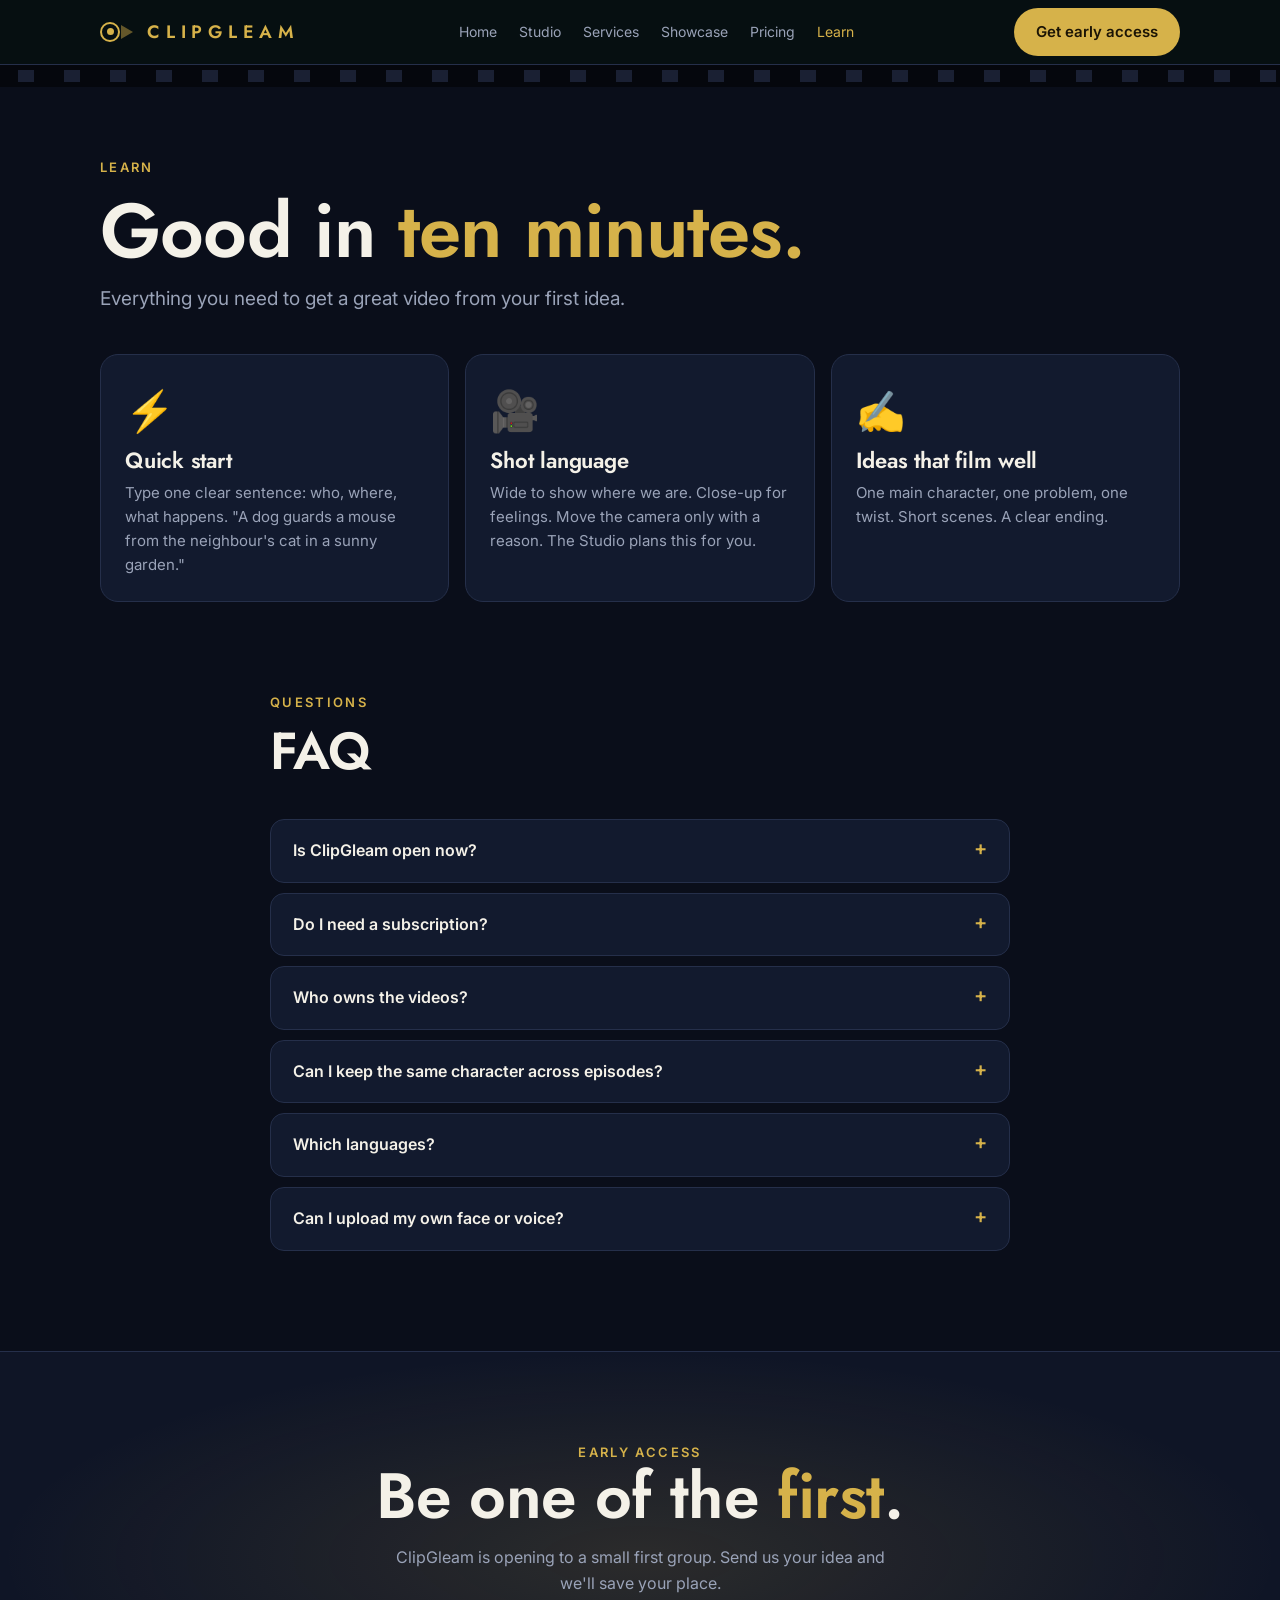
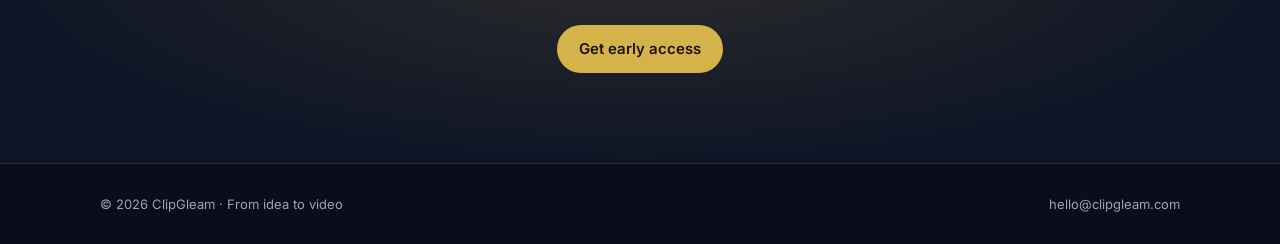
==== learn.html @ 2507952d "ClipGleam v3: navy + gold cinema look from the website mockup PDF Co-Authored-By: Claude Opus 5.5 <n" ====
<!doctype html>
<html lang="en">
<head>
<meta charset="utf-8">
<meta name="viewport" content="width=device-width,initial-scale=1">
<title>Learn — ClipGleam</title>
<meta name="description" content="Quick start, shot language and FAQ for ClipGleam.">
<link rel="preconnect" href="https://fonts.googleapis.com">
<link href="https://fonts.googleapis.com/css2?family=Jost:wght@400;500;600;700&family=Inter:wght@400;500;600&display=swap" rel="stylesheet">
<link rel="stylesheet" href="style.css?v=3">
</head>
<body>
<nav><div class="wrap">
  <a class="logo" href="index.html"><span class="cam"><span class="lens"></span><span class="beam"></span></span>CLIPGLEAM</a>
  <div class="links"><a href="index.html">Home</a><a href="studio.html">Studio</a><a href="services.html">Services</a><a href="showcase.html">Showcase</a><a href="pricing.html">Pricing</a><a href="learn.html" class=on>Learn</a></div>
  <a class="btn" href="index.html#early">Get early access</a>
</div></nav>
<div class="filmstrip"></div>

<header class="page-hero"><div class="wrap">
  <div class="eyebrow">Learn</div>
  <h1>Good in <span class="gleam">ten minutes.</span></h1>
  <p>Everything you need to get a great video from your first idea.</p>
</div></header>
<section style="padding-top:10px"><div class="wrap">
  <div class="grid g3">
    <div class="card reveal"><div class="n">⚡</div><h3>Quick start</h3><p>Type one clear sentence: who, where, what happens. "A dog guards a mouse from the neighbour's cat in a sunny garden."</p></div>
    <div class="card reveal"><div class="n">🎥</div><h3>Shot language</h3><p>Wide to show where we are. Close-up for feelings. Move the camera only with a reason. The Studio plans this for you.</p></div>
    <div class="card reveal"><div class="n">✍️</div><h3>Ideas that film well</h3><p>One main character, one problem, one twist. Short scenes. A clear ending.</p></div>
  </div>
</div></section>
<section style="padding-top:0"><div class="wrap" style="max-width:780px">
  <div class="sec-head reveal"><div class="eyebrow">Questions</div><h2>FAQ</h2></div>
  <details class="reveal"><summary>Is ClipGleam open now?</summary><p>We are in early access. Leave your email and we'll invite you as soon as your place is ready.</p></details><details class="reveal"><summary>Do I need a subscription?</summary><p>No. Buy credits once and use them when you want. They last 12 months.</p></details><details class="reveal"><summary>Who owns the videos?</summary><p>You do. Use them on your own channels and for your business.</p></details><details class="reveal"><summary>Can I keep the same character across episodes?</summary><p>Yes, that's what the cast lock is for: one face and one voice, kept the same in every scene.</p></details><details class="reveal"><summary>Which languages?</summary><p>English first. More voices and languages are on the way.</p></details><details class="reveal"><summary>Can I upload my own face or voice?</summary><p>Yes, but only your own, or someone who has given their permission.</p></details>
</div></section>

<section class="final" id="early"><div class="wrap">
  <div class="eyebrow">Early access</div>
  <h2>Be one of the <span class="gleam">first</span>.</h2>
  <p>ClipGleam is opening to a small first group. Send us your idea and we'll save your place.</p>
  <a class="btn" id="earlyBtn" href="mailto:hello@clipgleam.com?subject=ClipGleam%20early%20access">Get early access</a>
</div></section>
<footer><div class="wrap"><span>© 2026 ClipGleam · From idea to video</span><span>hello@clipgleam.com</span></div></footer>
<script>
const io=new IntersectionObserver(es=>es.forEach(e=>{if(e.isIntersecting){e.target.classList.add("in");io.unobserve(e.target)}}),{threshold:.12});
document.querySelectorAll(".reveal").forEach(n=>io.observe(n));

</script>
</body>
</html>
---- style.css ----
:root{
  --bg:#0a0e1a; --bg2:#0f1526; --card:#121a2e; --line:#252f4a;
  --ink:#f4f1e8; --mute:#9aa3b8; --teal:#d6b24a; --teal2:#f1d47e; --glow:rgba(214,178,74,.35);
}
*{box-sizing:border-box;margin:0;padding:0}
html{scroll-behavior:smooth}
body{background:var(--bg);color:var(--ink);font:16px/1.6 Inter,system-ui,sans-serif;overflow-x:hidden}
a{color:inherit}
.wrap{max-width:1120px;margin:0 auto;padding:0 20px}
h1,h2,h3{font-family:Jost,Inter,sans-serif;font-weight:600;line-height:1.08;letter-spacing:-.01em}
.eyebrow{font-size:13px;letter-spacing:.18em;text-transform:uppercase;color:var(--teal);font-weight:600}

/* nav */
nav{position:sticky;top:0;z-index:20;background:rgba(6,16,15,.75);backdrop-filter:blur(12px);border-bottom:1px solid var(--line)}
nav .wrap{display:flex;align-items:center;justify-content:space-between;height:64px}
.logo{font-family:Jost;font-weight:800;font-size:22px;text-decoration:none;display:flex;align-items:center;gap:8px}
.logo b{color:var(--teal)}
.logo i{width:22px;height:22px;border-radius:7px;background:linear-gradient(135deg,var(--teal),#1f8f80);position:relative;overflow:hidden;display:inline-block}
.logo i:after{content:"";position:absolute;inset:-50%;background:linear-gradient(115deg,transparent 40%,#fff9 50%,transparent 60%);animation:sweep 3.2s infinite}
nav .links{display:flex;gap:22px;font-size:14px;color:var(--mute)}
nav .links a{text-decoration:none}
nav .links a:hover{color:var(--ink)}
.btn{display:inline-block;background:var(--teal);color:#1b1405;font-weight:600;padding:12px 22px;border-radius:999px;text-decoration:none;border:0;cursor:pointer;font-size:15px;transition:transform .15s,box-shadow .15s}
.btn:hover{transform:translateY(-2px);box-shadow:0 10px 30px var(--glow)}
.btn.ghost{background:transparent;color:var(--ink);border:1px solid var(--line)}
@media(max-width:720px){nav .links{display:none}}

/* hero */
.hero{position:relative;padding:90px 0 70px;text-align:center}
.hero:before{content:"";position:absolute;left:50%;top:-120px;width:900px;height:600px;transform:translateX(-50%);background:radial-gradient(closest-side,rgba(214,178,74,.12),transparent);pointer-events:none}
.hero h1{font-size:clamp(44px,8vw,96px);font-weight:800;margin:18px 0}
.gleam{background:linear-gradient(100deg,var(--teal) 0%,var(--teal) 40%,#fff 50%,var(--teal) 60%,var(--teal) 100%);background-size:250% 100%;-webkit-background-clip:text;background-clip:text;color:transparent;animation:shine 4s linear infinite}
@keyframes shine{from{background-position:150% 0}to{background-position:-100% 0}}
@keyframes sweep{from{transform:translateX(-60%)}to{transform:translateX(60%)}}
.hero p.lead{font-size:clamp(17px,2.2vw,21px);color:var(--mute);max-width:640px;margin:0 auto 30px}
.hero .ctas{display:flex;gap:12px;justify-content:center;flex-wrap:wrap}
.note{font-size:13px;color:var(--mute);margin-top:14px}

/* demo: prompt -> video */
.demo{margin:60px auto 0;max-width:880px;display:grid;grid-template-columns:1fr 60px 1fr;align-items:center;gap:10px}
.prompt,.screen{background:var(--card);border:1px solid var(--line);border-radius:18px;padding:18px;text-align:left;min-height:220px}
.prompt small,.screen small{color:var(--mute);font-size:12px;letter-spacing:.12em;text-transform:uppercase}
.typed{font-size:18px;margin-top:12px;min-height:110px}
.typed:after{content:"▍";color:var(--teal);animation:blink 1s steps(1) infinite}
@keyframes blink{50%{opacity:0}}
.arrow{font-size:30px;color:var(--teal);text-align:center;animation:pulse 1.6s ease-in-out infinite}
@keyframes pulse{50%{transform:translateX(6px);opacity:.6}}
.screen{position:relative;overflow:hidden;padding:0}
.screen small{position:absolute;top:14px;left:16px;z-index:3}
.scene{position:absolute;inset:0;background:linear-gradient(180deg,#1a1f3a,#7a4a2a 55%,#e0a860 61%,#b77a40);}
.sun{position:absolute;width:54px;height:54px;border-radius:50%;background:#ffd98a;box-shadow:0 0 40px #ffd98a;top:28%;left:70%;animation:sunmove 8s ease-in-out infinite alternate}
@keyframes sunmove{to{top:18%;left:20%}}
.hill{position:absolute;bottom:38%;width:160%;height:90px;left:-30%;background:#3a2414;border-radius:50% 50% 0 0}
.char{position:absolute;bottom:18%;left:-20%;font-size:46px;animation:walk 7s linear infinite}
@keyframes walk{to{left:110%}}
.bar{position:absolute;bottom:0;left:0;right:0;height:34px;background:rgba(0,0,0,.45);display:flex;align-items:center;gap:10px;padding:0 12px;z-index:3;font-size:12px;color:#cfe}
.bar .track{flex:1;height:4px;background:#ffffff33;border-radius:4px;overflow:hidden}
.bar .track i{display:block;height:100%;background:var(--teal);animation:prog 7s linear infinite}
@keyframes prog{from{width:0}to{width:100%}}
@media(max-width:720px){.demo{grid-template-columns:1fr}.arrow{transform:rotate(90deg)}}

/* sections */
section{padding:90px 0}
.sec-head{max-width:640px;margin-bottom:40px}
.sec-head h2{font-size:clamp(32px,5vw,52px);margin-top:10px}
.sec-head p{color:var(--mute);margin-top:12px}
.grid{display:grid;gap:16px}
.g3{grid-template-columns:repeat(3,1fr)}.g4{grid-template-columns:repeat(4,1fr)}
@media(max-width:900px){.g3,.g4{grid-template-columns:1fr 1fr}}
@media(max-width:560px){.g3,.g4{grid-template-columns:1fr}}
.card{background:var(--card);border:1px solid var(--line);border-radius:18px;padding:24px;transition:transform .2s,border-color .2s}
.card:hover{transform:translateY(-4px);border-color:var(--teal)}
.card .n{font-family:Jost;font-weight:800;font-size:40px;color:var(--teal)}
.card h3{font-size:22px;margin:6px 0 8px}
.card p{color:var(--mute);font-size:15px}
.emo{font-size:34px}

/* pricing */
.price{position:relative;text-align:center}
.price .amt{font-family:Jost;font-weight:800;font-size:46px;margin:6px 0}
.price .cr{color:var(--teal);font-weight:600}
.price ul{list-style:none;color:var(--mute);font-size:14px;margin-top:12px}
.price.pop{border-color:var(--teal);box-shadow:0 0 0 1px var(--teal),0 20px 60px rgba(214,178,74,.15)}
.tag{position:absolute;top:-12px;left:50%;transform:translateX(-50%);background:var(--teal);color:#1b1405;font-size:12px;font-weight:700;padding:3px 12px;border-radius:999px}
.g5{grid-template-columns:repeat(5,1fr)}
@media(max-width:1000px){.g5{grid-template-columns:repeat(3,1fr)}}
@media(max-width:620px){.g5{grid-template-columns:1fr 1fr}}
.rates{display:flex;gap:16px;flex-wrap:wrap;margin-bottom:28px}
.rate{flex:1;min-width:240px;background:var(--bg2);border:1px solid var(--line);border-radius:14px;padding:16px 20px}
.rate b{font-size:24px;font-family:Jost;color:var(--teal2)}
.rate span{display:block;color:var(--mute);font-size:14px}

/* faq */
details{background:var(--card);border:1px solid var(--line);border-radius:14px;padding:18px 22px;margin-bottom:10px}
summary{cursor:pointer;font-weight:600;list-style:none}
summary::-webkit-details-marker{display:none}
summary:after{content:"+";float:right;color:var(--teal);font-size:20px;line-height:1}
details[open] summary:after{content:"–"}
details p{color:var(--mute);margin-top:10px}

/* cta */
.final{text-align:center;background:radial-gradient(closest-side,rgba(214,178,74,.14),transparent),var(--bg2);border-top:1px solid var(--line);border-bottom:1px solid var(--line)}
.final h2{font-size:clamp(34px,6vw,64px)}
.final p{color:var(--mute);margin:14px auto 28px;max-width:520px}
footer{padding:30px 0;color:var(--mute);font-size:13px}
footer .wrap{display:flex;justify-content:space-between;flex-wrap:wrap;gap:10px}

.reveal{opacity:0;transform:translateY(24px);transition:opacity .7s,transform .7s}
.reveal.in{opacity:1;transform:none}
@media(prefers-reduced-motion:reduce){*{animation:none!important;transition:none!important}.reveal{opacity:1;transform:none}}

/* ---- multi-page additions (v2, following the website mockup) ---- */
nav .links a.on{color:var(--teal)}
.page-hero{padding:70px 0 30px}
.page-hero h1{font-size:clamp(40px,6.5vw,76px);margin:12px 0}
.page-hero p{color:var(--mute);font-size:19px;max-width:640px}
.soon{display:inline-block;font-size:12px;font-weight:600;color:var(--teal2);border:1px solid var(--line);border-radius:999px;padding:4px 12px;margin-top:16px}

/* idea box */
.ideabox{max-width:760px;margin:34px auto 0;background:var(--card);border:1px solid var(--line);border-radius:20px;padding:10px;display:flex;gap:10px;box-shadow:0 20px 60px rgba(0,0,0,.35)}
.ideabox input{flex:1;background:transparent;border:0;color:var(--ink);font:18px Inter,sans-serif;padding:12px 14px;outline:none;min-width:0}
.ideabox input::placeholder{color:#5f817c}
.chips{display:flex;gap:8px;justify-content:center;flex-wrap:wrap;margin-top:14px}
.chip{background:transparent;border:1px solid var(--line);color:var(--mute);border-radius:999px;padding:7px 14px;font:14px Inter,sans-serif;cursor:pointer}
.chip.on,.chip:hover{border-color:var(--teal);color:var(--ink)}
@media(max-width:560px){.ideabox{flex-direction:column}}

/* showcase tiles (CSS art, no fake footage) */
.tile{border-radius:16px;overflow:hidden;background:var(--card);border:1px solid var(--line);transition:transform .2s,border-color .2s}
.tile:hover{transform:translateY(-4px);border-color:var(--teal)}
.art{aspect-ratio:16/10;position:relative;overflow:hidden}
.art span{position:absolute;font-size:52px;left:50%;top:50%;transform:translate(-50%,-50%);filter:drop-shadow(0 8px 18px rgba(0,0,0,.5));animation:bob 4s ease-in-out infinite}
@keyframes bob{50%{transform:translate(-50%,-58%)}}
.tile .meta{padding:14px 16px}
.tile .meta b{display:block}
.tile .meta small{color:var(--mute)}
.a1{background:linear-gradient(180deg,#2b3a55,#8a6a4a 70%,#3a2a1a)}
.a2{background:linear-gradient(180deg,#ffd6a5,#fdffb6 60%,#caffbf)}
.a3{background:radial-gradient(circle at 50% 60%,#5a4a1a,#0a0a0a 70%)}
.a4{background:linear-gradient(180deg,#1a1040,#c2187a 80%)}
.a5{background:linear-gradient(180deg,#ffcf8a,#3a7a8a 55%,#1f4a55)}
.a6{background:linear-gradient(180deg,#300,#a01010 60%,#200)}
.a7{background:linear-gradient(180deg,#e8eef0,#b8c8cc)}
.a8{background:linear-gradient(180deg,#0a1a2a,#1f5a2a 75%)}

/* studio flow */
.steps{display:flex;gap:6px;flex-wrap:wrap;margin:26px 0 10px}
.steps a{flex:1;min-width:110px;text-align:center;text-decoration:none;background:var(--card);border:1px solid var(--line);border-radius:12px;padding:10px 6px;font-size:14px;color:var(--mute)}
.steps a b{display:block;font-family:Jost;font-size:22px;color:var(--teal)}
.steps a:hover{border-color:var(--teal);color:var(--ink)}
.flow{display:grid;grid-template-columns:1fr 1.2fr;gap:30px;align-items:center;padding:50px 0;border-top:1px solid var(--line)}
.flow:nth-of-type(even) .mock{order:-1}
@media(max-width:820px){.flow{grid-template-columns:1fr}.flow:nth-of-type(even) .mock{order:0}}
.flow h3{font-size:34px;margin:8px 0 12px}
.flow p{color:var(--mute)}
.flow ul{margin:14px 0 0 18px;color:var(--mute)}
.flow li{margin:4px 0}
.mock{background:var(--card);border:1px solid var(--line);border-radius:18px;padding:20px;font-size:14px}
.mock .row{display:flex;justify-content:space-between;gap:10px;padding:8px 0;border-bottom:1px dashed var(--line)}
.mock .row:last-child{border:0}
.mock .k{color:var(--mute)}
.pill{display:inline-block;border:1px solid var(--line);border-radius:999px;padding:3px 10px;margin:3px 3px 0 0;font-size:13px;color:var(--mute)}
.pill.t{border-color:var(--teal);color:var(--teal2)}
.meter{height:8px;background:#ffffff14;border-radius:8px;overflow:hidden;margin:6px 0 14px}
.meter i{display:block;height:100%;background:var(--teal);width:38%;animation:grow 6s ease-in-out infinite alternate}
@keyframes grow{to{width:88%}}
.score{display:grid;grid-template-columns:repeat(4,1fr);gap:8px;margin-top:10px}
.score div{background:var(--bg2);border-radius:10px;padding:8px;text-align:center}
.score b{display:block;font-size:20px;color:var(--teal2)}
.cast{display:grid;grid-template-columns:repeat(3,1fr);gap:10px}
.cast div{background:var(--bg2);border-radius:12px;padding:12px;text-align:center}
.cast span{font-size:34px;display:block}
.frames{display:grid;grid-template-columns:repeat(3,1fr);gap:8px}
.frames div{background:var(--bg2);border:1px dashed var(--line);border-radius:8px;padding:10px 8px;font-size:12px;color:var(--mute);min-height:74px}
.frames b{color:var(--ink);display:block;font-size:13px}
.tl div{display:flex;align-items:center;gap:10px;margin:6px 0}
.tl small{width:70px;color:var(--mute)}
.tl i{height:14px;border-radius:4px;background:var(--teal);opacity:.75;display:block}
.journey{display:flex;gap:10px;flex-wrap:wrap;justify-content:center}
.journey div{flex:1;min-width:120px;text-align:center;background:var(--card);border:1px solid var(--line);border-radius:14px;padding:14px 8px}
.journey b{font-family:Jost;font-size:28px;color:var(--teal);display:block}
.journey small{color:var(--mute)}
table.cmp{width:100%;border-collapse:collapse;margin-top:10px;font-size:15px}
table.cmp td,table.cmp th{padding:12px 10px;border-bottom:1px solid var(--line);text-align:left}
table.cmp th{color:var(--mute);font-weight:500}

/* ---- v3: cinema look from the PDF (navy + gold) ---- */
body{font-family:Inter,system-ui,sans-serif}
.logo{font-family:Jost,sans-serif;font-weight:600;letter-spacing:.32em;font-size:18px;color:var(--teal)}
.logo b{color:var(--teal);font-weight:600}
.cam{display:inline-flex;align-items:center;gap:0;margin-right:6px}
.cam .lens{width:20px;height:20px;border-radius:50%;border:2.5px solid var(--teal);display:grid;place-items:center}
.cam .lens:after{content:"";width:7px;height:7px;border-radius:50%;background:var(--teal)}
.cam .beam{width:0;height:0;border-top:7px solid transparent;border-bottom:7px solid transparent;border-left:12px solid rgba(214,178,74,.45);margin-left:1px}
.filmstrip{height:22px;background:repeating-linear-gradient(90deg,#05070d 0 18px,#1a2033 18px 34px,#05070d 34px 46px);background-size:46px 100%;border-block:5px solid #05070d}
.hero{padding:0 0 70px}
.cine{position:relative;border-radius:22px;overflow:hidden;margin-top:34px;border:1px solid var(--line);min-height:560px;display:flex;align-items:center;justify-content:center;padding:40px 18px}
.cine .sky{position:absolute;inset:0;background:linear-gradient(180deg,#141a33 0%,#5a3a3a 38%,#d08a4a 62%,#f2c070 66%,#8a5a32 67%,#4a2e1a 100%)}
.cine .sunb{position:absolute;left:62%;top:52%;width:160px;height:160px;border-radius:50%;background:radial-gradient(circle,#fff3c8,#f6c45a 45%,transparent 70%);transform:translate(-50%,-50%);filter:blur(2px);animation:flare 6s ease-in-out infinite alternate}
@keyframes flare{to{transform:translate(-50%,-56%) scale(1.08)}}
.cine .flare{position:absolute;left:0;right:0;top:52%;height:3px;background:linear-gradient(90deg,transparent,rgba(255,220,140,.7),transparent);filter:blur(1px)}
.cine .fort{position:absolute;bottom:31%;left:10%;width:46%;height:90px;background:
 linear-gradient(#20140c,#20140c) 0 100%/100% 45% no-repeat,
 linear-gradient(#20140c,#20140c) 12% 100%/9% 100% no-repeat,
 linear-gradient(#20140c,#20140c) 40% 100%/12% 80% no-repeat,
 linear-gradient(#20140c,#20140c) 72% 100%/8% 95% no-repeat,
 radial-gradient(circle at 50% 100%,#20140c 60%,transparent 61%) 55% 30%/14% 50% no-repeat;opacity:.9}
.cine .dune{position:absolute;bottom:0;left:-10%;right:-10%;height:34%;background:#2c1c10;border-radius:60% 40% 0 0/40% 30% 0 0}
.cine .rider{position:absolute;bottom:33%;font-size:30px;filter:brightness(0);animation:ride 16s linear infinite}
@keyframes ride{from{left:72%}to{left:96%}}
.cine .vign{position:absolute;inset:0;background:radial-gradient(ellipse at center,transparent 40%,rgba(5,7,13,.85))}
.panel{position:relative;z-index:2;max-width:860px;width:100%;background:rgba(9,12,22,.78);backdrop-filter:blur(6px);border:1px solid var(--line);border-radius:20px;padding:36px 26px;text-align:center}
.panel h1{font-size:clamp(34px,5.6vw,62px);margin:10px 0 8px}
.panel .lead{margin-bottom:22px}
.ideabox{border:2px solid var(--teal);box-shadow:0 0 30px rgba(214,178,74,.18);border-radius:999px;padding:8px 8px 8px 16px;margin-top:10px}
.ideabox .btn{padding:12px 30px}
@media(max-width:560px){.ideabox{border-radius:20px}}
.tile .art:after{content:"▶";position:absolute;top:10px;right:10px;width:30px;height:30px;border-radius:50%;border:1.5px solid #fff9;color:#fff;font-size:11px;display:grid;place-items:center}
.gleam{background:linear-gradient(100deg,var(--teal) 0%,var(--teal) 40%,#fff6d8 50%,var(--teal) 60%,var(--teal) 100%);background-size:250% 100%;-webkit-background-clip:text;background-clip:text}
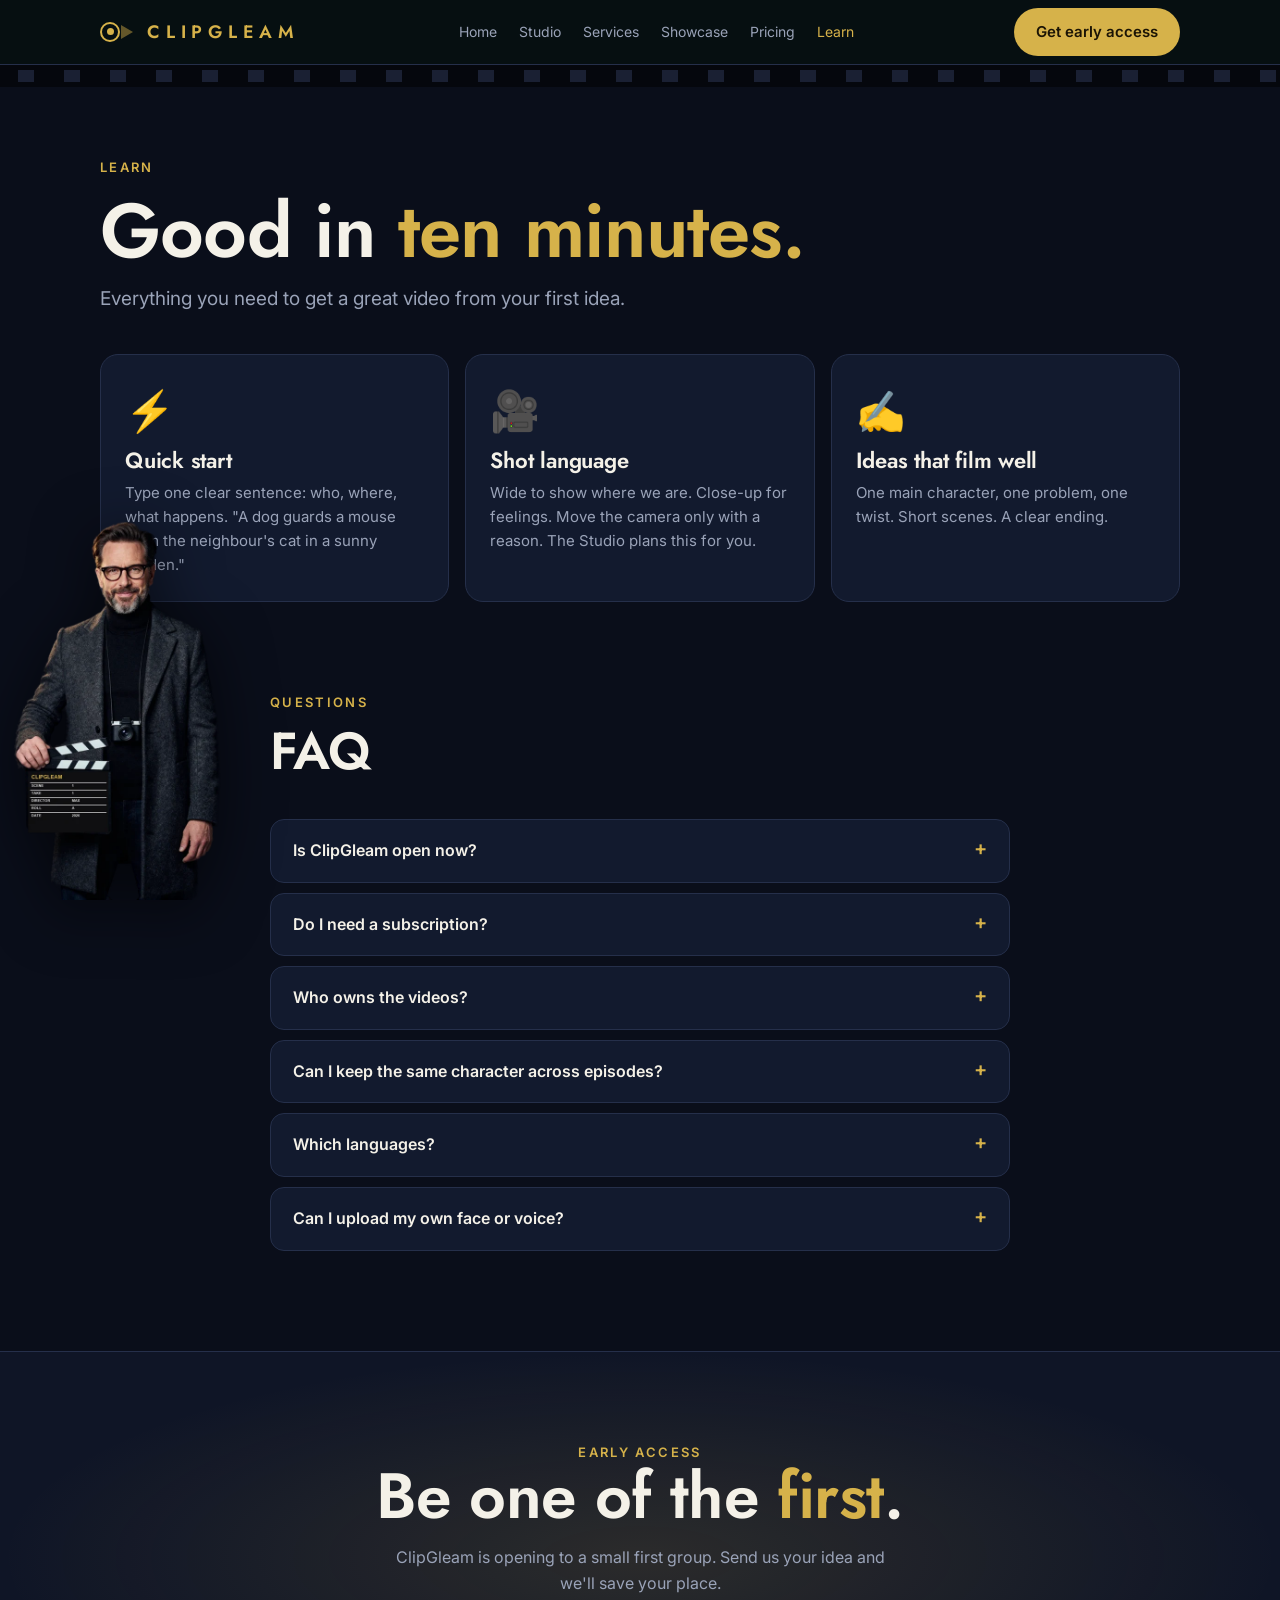
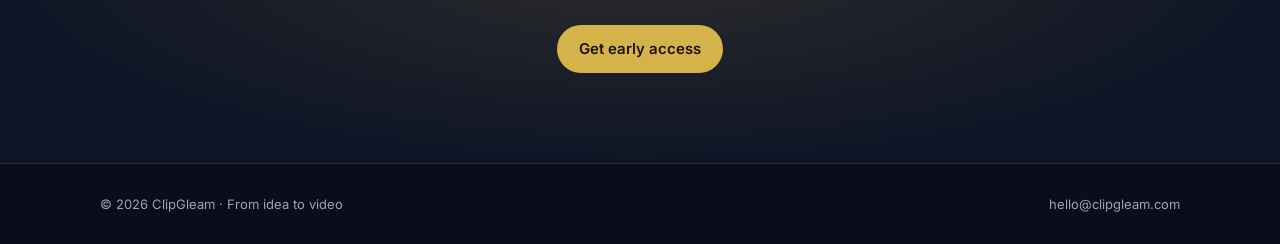
==== commit 6f251478: "ClipGleam v6: Max walks on every page, funny lines, realistic Fable voice (Kokoro, Apache-2.0) Co-Au" ====
--- a/learn.html
+++ b/learn.html
@@ -7,7 +7,7 @@
 <meta name="description" content="Quick start, shot language and FAQ for ClipGleam.">
 <link rel="preconnect" href="https://fonts.googleapis.com">
 <link href="https://fonts.googleapis.com/css2?family=Jost:wght@400;500;600;700&family=Inter:wght@400;500;600&display=swap" rel="stylesheet">
-<link rel="stylesheet" href="style.css?v=3">
+<link rel="stylesheet" href="style.css?v=6">
 </head>
 <body>
 <nav><div class="wrap">
@@ -16,6 +16,8 @@
   <a class="btn" href="index.html#early">Get early access</a>
 </div></nav>
 <div class="filmstrip"></div>
+<div id="max" class="max" aria-live="polite"><div class="mbub"><b>Max · your AI director guide</b><span id="msay"></span><div class="mctl"><button type="button" id="mvoice">🔊 Hear Max</button><button type="button" id="mhide">Hide</button></div></div><img class="mfig" src="img/max.webp" alt="Max, the ClipGleam AI director guide" width="450" height="820"></div>
+<button type="button" class="mmini" id="mmini" aria-label="Show Max" hidden></button>
 
 <header class="page-hero"><div class="wrap">
   <div class="eyebrow">Learn</div>
@@ -45,6 +47,34 @@
 const io=new IntersectionObserver(es=>es.forEach(e=>{if(e.isIntersecting){e.target.classList.add("in");io.unobserve(e.target)}}),{threshold:.12});
 document.querySelectorAll(".reveal").forEach(n=>io.observe(n));
 
+
+(()=>{const L=[["header.page-hero", "Class is in session! These tips get you a better video, first time. No homework."], ["body > section:nth-of-type(1)", "Short, clear ideas work best. Give me the mood, the place and the star. I'll handle the drama."], ["body > section:nth-of-type(2)", "And here are the answers to the common questions. Yes, even the strange ones."], ["#early", "Ready when you are. Lights... camera... you!"]],PG="learn",M=document.getElementById("max"),SAY=document.getElementById("msay"),VB=document.getElementById("mvoice"),MINI=document.getElementById("mmini");
+if(!L.length){M.hidden=true;return}
+const ls=k=>{try{return localStorage.getItem(k)}catch(e){return null}},ss=(k,v)=>{try{localStorage.setItem(k,v)}catch(e){}};
+let voice=ls("maxVoice")==="1",cur=-1,side="right",aud=new Audio(),t1;
+const small=()=>innerWidth<900;
+function x(sd){return sd==="left"?12:innerWidth-M.offsetWidth-12}
+function talk(k){SAY.textContent=L[k][1];M.classList.add("talk");if(voice){aud.src="voice/"+PG+"_"+k+".m4a";aud.play().catch(()=>{voice=false;VB.textContent="🔊 Hear Max"})}}
+aud.onended=()=>M.classList.remove("talk");
+function go(k){if(k===cur)return;cur=k;aud.pause();M.classList.remove("talk");clearTimeout(t1);
+ if(small()){M.style.left="";talk(k);return}
+ const ns=k%2?"left":"right";
+ if(ns===side&&M.classList.contains("on")){talk(k);return}
+ side=ns;M.classList.add("walk");M.classList.toggle("faceL",ns==="left");SAY.textContent="";
+ M.style.left=x(ns)+"px";t1=setTimeout(()=>{M.classList.remove("walk");talk(k)},1700);}
+VB.onclick=()=>{voice=!voice;ss("maxVoice",voice?"1":"0");VB.textContent=voice?"🔇 Mute":"🔊 Hear Max";if(voice&&cur>=0)talk(cur);else{aud.pause();M.classList.remove("talk")}};
+VB.textContent=voice?"🔇 Mute":"🔊 Hear Max";
+document.getElementById("mhide").onclick=()=>{M.hidden=true;MINI.hidden=false;aud.pause();ss("maxHidden","1")};
+MINI.onclick=()=>{M.hidden=false;MINI.hidden=true;ss("maxHidden","0");M.style.left=x(side)+"px"};
+if(ls("maxHidden")==="1"){M.hidden=true;MINI.hidden=false}
+M.style.left=(small()?"":x("right")+"px");
+requestAnimationFrame(()=>{M.classList.add("on");});
+const els=L.map(l=>document.querySelector(l[0]));
+const mo=new IntersectionObserver(es=>es.forEach(e=>{if(e.isIntersecting){const k=els.indexOf(e.target);if(k>=0)go(k)}}),{rootMargin:"-40% 0px -40% 0px"});
+els.forEach(n=>n&&mo.observe(n));
+setTimeout(()=>{if(cur<0)go(0)},500);
+addEventListener("resize",()=>{if(!small())M.style.left=x(side)+"px"});
+})();
 </script>
 </body>
 </html>
--- a/style.css
+++ b/style.css
@@ -217,3 +217,68 @@
 @media(max-width:560px){.ideabox{border-radius:20px}}
 .tile .art:after{content:"▶";position:absolute;top:10px;right:10px;width:30px;height:30px;border-radius:50%;border:1.5px solid #fff9;color:#fff;font-size:11px;display:grid;place-items:center}
 .gleam{background:linear-gradient(100deg,var(--teal) 0%,var(--teal) 40%,#fff6d8 50%,var(--teal) 60%,var(--teal) 100%);background-size:250% 100%;-webkit-background-clip:text;background-clip:text}
+
+/* ---- v4: real pictures ---- */
+.heroimg{position:absolute;inset:0;background:url(img/hero_desert.jpg) center/cover;animation:kb 30s ease-in-out infinite alternate}
+@keyframes kb{to{transform:scale(1.08) translateX(-1.5%)}}
+.cine .vign{background:radial-gradient(ellipse at center,rgba(5,7,13,.15) 30%,rgba(5,7,13,.85))}
+.panel{background:rgba(9,12,22,.62)}
+.art.ph{background-size:cover;background-position:center;transition:transform .6s}
+.tile:hover .art.ph{transform:scale(1.05)}
+a.tile{text-decoration:none}
+.cimg{aspect-ratio:4/3;border-radius:12px;background-size:cover;background-position:center;margin:-8px -8px 16px}
+/* v4: example → real picture */
+.shot{position:absolute;inset:0;background:#05070d center/cover;transition:background-image .4s}
+.screen{aspect-ratio:16/10;min-height:0}
+.screen small{background:rgba(5,7,13,.6);padding:3px 8px;border-radius:6px}
+.screen .bar{position:absolute;left:12px;right:12px;bottom:12px;z-index:3}
+#ex{margin-bottom:22px}
+.demo{margin-top:0}
+.tile .meta small{display:block;font-size:13px}
+/* v4 hero: picture-first, text sits on the image (no box) */
+.cine{min-height:min(680px,82vh);align-items:flex-end;padding:40px 18px 34px}
+.cine .vign{background:linear-gradient(180deg,rgba(5,7,13,.05) 0%,rgba(5,7,13,.1) 35%,rgba(5,7,13,.78) 72%,rgba(5,7,13,.92) 100%)}
+.panel{background:none;backdrop-filter:none;border:0;padding:0 10px}
+.panel h1,.panel .lead,.panel .eyebrow{text-shadow:0 2px 18px rgba(0,0,0,.6)}
+.panel .lead{color:#dfe3ee}
+.ideabox{background:rgba(9,12,22,.72);backdrop-filter:blur(8px)}
+.panel h1{text-shadow:none;filter:drop-shadow(0 3px 14px rgba(0,0,0,.85))}
+.cine .vign{background:linear-gradient(180deg,rgba(5,7,13,.05) 0%,rgba(5,7,13,.25) 30%,rgba(5,7,13,.8) 58%,rgba(5,7,13,.93) 100%)}
+/* v5: Max the director — lives in the empty side space */
+.director{position:fixed;right:max(12px,env(safe-area-inset-right,0px));bottom:0;z-index:15;width:230px;display:flex;flex-direction:column;align-items:center;pointer-events:none;opacity:0;transform:translateX(40px);transition:opacity .45s,transform .45s}
+.director.left{right:auto;left:max(12px,env(safe-area-inset-left,0px));transform:translateX(-40px)}
+.director.in{opacity:1;transform:none}
+.director .dimg{width:230px;aspect-ratio:832/1216;background:url(img/director.jpg) center bottom/contain no-repeat;-webkit-mask-image:radial-gradient(ellipse 60% 62% at 50% 52%,#000 62%,transparent 100%);mask-image:radial-gradient(ellipse 60% 62% at 50% 52%,#000 62%,transparent 100%)}
+.dbub{pointer-events:auto;position:relative;background:var(--card);border:1px solid var(--gold,#d6b24a);border-radius:16px;padding:12px 30px 12px 14px;font-size:14px;line-height:1.45;color:var(--ink);box-shadow:0 10px 30px rgba(0,0,0,.45);margin-bottom:-6px}
+.dbub b{display:block;font-family:Jost,sans-serif;color:var(--gold,#d6b24a);font-size:12px;letter-spacing:.08em;text-transform:uppercase;margin-bottom:4px}
+.dbub:after{content:"";position:absolute;bottom:-8px;left:50%;width:14px;height:14px;background:var(--card);border-right:1px solid var(--gold,#d6b24a);border-bottom:1px solid var(--gold,#d6b24a);transform:translateX(-50%) rotate(45deg)}
+.dbub button{position:absolute;top:6px;right:8px;background:none;border:0;color:var(--mute);font-size:18px;cursor:pointer;line-height:1}
+.dmini{position:fixed;right:16px;bottom:16px;z-index:15;width:64px;height:64px;border-radius:50%;border:2px solid var(--gold,#d6b24a);background:#0a0e1a url(img/director.jpg) center 18%/170% no-repeat;cursor:pointer}
+/* only where there's real empty side space; small screens get a compact version */
+@media(max-width:1420px){.director{width:170px}.director .dimg{width:150px}.dbub{font-size:13px}}
+@media(max-width:900px){.director{width:min(260px,70vw)}.director .dimg{display:none}.dbub{margin-bottom:16px}}
+@media(prefers-reduced-motion:reduce){.director{transition:none}}
+.dvoice{display:block;margin-top:8px;background:none;border:1px solid var(--line);color:var(--ink);border-radius:999px;padding:4px 10px;font:12px Inter,sans-serif;cursor:pointer}
+.dvoice:hover{border-color:var(--teal)}
+.dbub button#dx{position:absolute}
+.dbub .dvoice{position:static;font-size:12px;color:var(--ink)}
+/* v6: Max walks — every page */
+.director,.dmini{display:none!important}
+.max{position:fixed;bottom:0;left:0;z-index:15;display:flex;flex-direction:column;align-items:center;pointer-events:none;opacity:0;transition:left 1.7s cubic-bezier(.45,.05,.35,1),opacity .6s}
+.max.on{opacity:1}
+.mfig{height:min(58vh,520px);width:auto;filter:drop-shadow(0 10px 30px rgba(0,0,0,.6));transform-origin:50% 100%}
+.max.walk .mfig{animation:mwalk .42s ease-in-out infinite alternate}
+.max.talk .mfig{animation:mtalk 2.4s ease-in-out infinite}
+@keyframes mwalk{from{transform:translateY(0) rotate(-1.4deg)}to{transform:translateY(-9px) rotate(1.4deg)}}
+@keyframes mtalk{0%,100%{transform:rotate(0) scale(1)}30%{transform:rotate(.6deg) scale(1.006)}70%{transform:rotate(-.5deg) scale(1.004)}}
+.mbub{pointer-events:auto;max-width:250px;background:var(--card);border:1px solid var(--teal);border-radius:16px;padding:12px 14px;font-size:14px;line-height:1.45;color:var(--ink);box-shadow:0 10px 30px rgba(0,0,0,.5);margin-bottom:-14px;position:relative;z-index:2;transition:opacity .3s}
+.max.walk .mbub{opacity:0}
+.mbub b{display:block;font-family:Jost,sans-serif;color:var(--teal);font-size:11px;letter-spacing:.08em;text-transform:uppercase;margin-bottom:4px}
+.mbub:empty{display:none}
+.mctl{display:flex;gap:6px;margin-top:8px}
+.mctl button{background:none;border:1px solid var(--line);color:var(--ink);border-radius:999px;padding:4px 10px;font:12px Inter,sans-serif;cursor:pointer}
+.mctl button:hover{border-color:var(--teal)}
+.mmini{position:fixed;right:16px;bottom:16px;z-index:15;width:64px;height:64px;border-radius:50%;border:2px solid var(--teal);background:#0a0e1a url(img/max.webp) center 6%/150% no-repeat;cursor:pointer}
+@media(max-width:1300px){.mfig{height:min(44vh,380px)}.mbub{max-width:210px;font-size:13px}}
+@media(max-width:899px){.max{left:auto!important;right:12px;bottom:12px;transition:opacity .6s}.mfig{display:none}.mbub{margin:0;max-width:min(280px,80vw)}}
+@media(prefers-reduced-motion:reduce){.max{transition:opacity .3s}.max.walk .mfig,.max.talk .mfig{animation:none}}
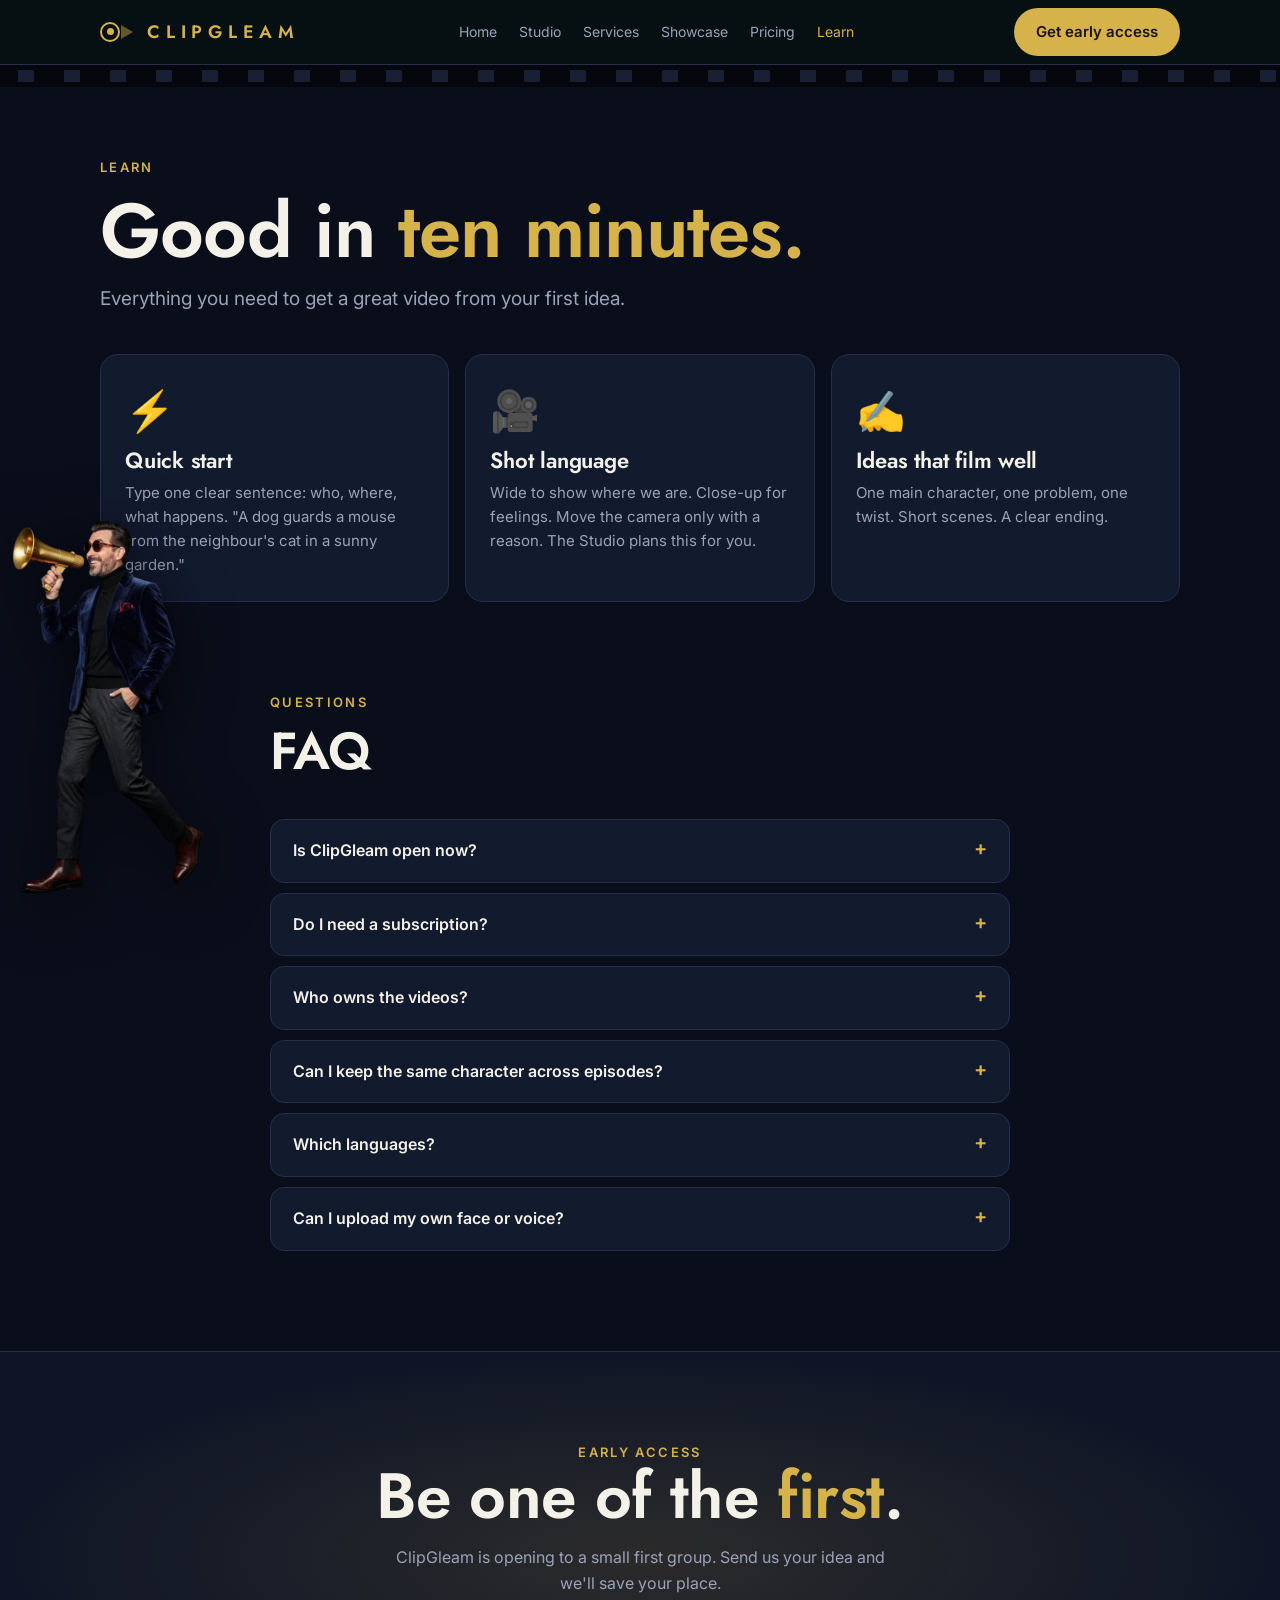
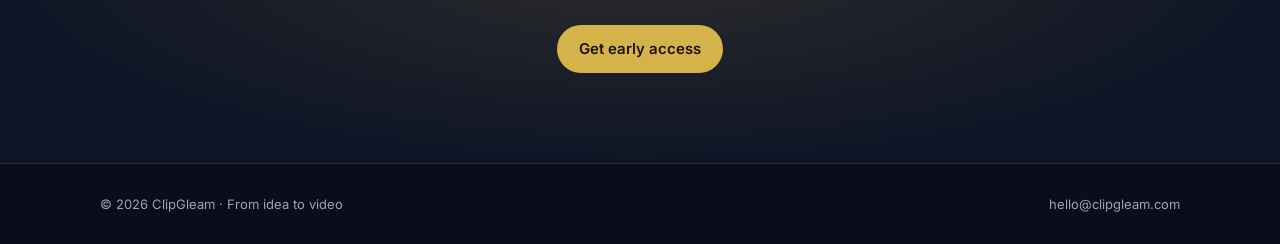
==== commit d5ae7647: "ClipGleam v8: clean swaggering Max (velvet blazer, megaphone), strut walk, faces direction of travel" ====
--- a/learn.html
+++ b/learn.html
@@ -7,7 +7,7 @@
 <meta name="description" content="Quick start, shot language and FAQ for ClipGleam.">
 <link rel="preconnect" href="https://fonts.googleapis.com">
 <link href="https://fonts.googleapis.com/css2?family=Jost:wght@400;500;600;700&family=Inter:wght@400;500;600&display=swap" rel="stylesheet">
-<link rel="stylesheet" href="style.css?v=6">
+<link rel="stylesheet" href="style.css?v=8">
 </head>
 <body>
 <nav><div class="wrap">
@@ -16,7 +16,7 @@
   <a class="btn" href="index.html#early">Get early access</a>
 </div></nav>
 <div class="filmstrip"></div>
-<div id="max" class="max" aria-live="polite"><div class="mbub"><b>Max · your AI director guide</b><span id="msay"></span><div class="mctl"><button type="button" id="mvoice">🔊 Hear Max</button><button type="button" id="mhide">Hide</button></div></div><img class="mfig" src="img/max.webp" alt="Max, the ClipGleam AI director guide" width="450" height="820"></div>
+<div id="max" class="max" aria-live="polite"><div class="mbub"><b>Max · your AI director guide</b><span id="msay"></span><div class="mctl"><button type="button" id="mvoice">🔊 Hear Max</button><button type="button" id="mhide">Hide</button></div></div><img class="mfig" src="img/max3.webp" alt="Max, the ClipGleam AI director guide" width="538" height="900"></div>
 <button type="button" class="mmini" id="mmini" aria-label="Show Max" hidden></button>
 
 <header class="page-hero"><div class="wrap">
@@ -60,13 +60,14 @@
  if(small()){M.style.left="";talk(k);return}
  const ns=k%2?"left":"right";
  if(ns===side&&M.classList.contains("on")){talk(k);return}
- side=ns;M.classList.add("walk");M.classList.toggle("faceL",ns==="left");SAY.textContent="";
- M.style.left=x(ns)+"px";t1=setTimeout(()=>{M.classList.remove("walk");talk(k)},1700);}
+ side=ns;M.classList.add("walk");M.classList.toggle("fr",ns==="right");SAY.textContent="";
+ M.style.left=x(ns)+"px";t1=setTimeout(()=>{M.classList.remove("walk");M.classList.toggle("fr",side==="left");talk(k)},1700);}
 VB.onclick=()=>{voice=!voice;ss("maxVoice",voice?"1":"0");VB.textContent=voice?"🔇 Mute":"🔊 Hear Max";if(voice&&cur>=0)talk(cur);else{aud.pause();M.classList.remove("talk")}};
 VB.textContent=voice?"🔇 Mute":"🔊 Hear Max";
-document.getElementById("mhide").onclick=()=>{M.hidden=true;MINI.hidden=false;aud.pause();ss("maxHidden","1")};
-MINI.onclick=()=>{M.hidden=false;MINI.hidden=true;ss("maxHidden","0");M.style.left=x(side)+"px"};
-if(ls("maxHidden")==="1"){M.hidden=true;MINI.hidden=false}
+function toCircle(){const a=M.getBoundingClientRect(),b=MINI.getBoundingClientRect();return [b.left+b.width/2-(a.left+a.width/2),b.top+b.height/2-(a.top+a.height/2)]}
+document.getElementById("mhide").onclick=()=>{aud.pause();M.classList.remove("talk");MINI.hidden=false;const [dx,dy]=toCircle();M.style.setProperty("--gx",dx+"px");M.style.setProperty("--gy",dy+"px");M.classList.add("genie");ss("maxHidden","1");setTimeout(()=>{M.hidden=true},650)};
+MINI.onclick=()=>{M.hidden=false;M.style.left=small()?"":x(side)+"px";const [dx,dy]=toCircle();M.style.setProperty("--gx",dx+"px");M.style.setProperty("--gy",dy+"px");MINI.hidden=true;ss("maxHidden","0");requestAnimationFrame(()=>requestAnimationFrame(()=>{M.classList.remove("genie");if(cur>=0)setTimeout(()=>talk(cur),650)}))};
+if(ls("maxHidden")==="1"){M.hidden=true;M.classList.add("genie");MINI.hidden=false}
 M.style.left=(small()?"":x("right")+"px");
 requestAnimationFrame(()=>{M.classList.add("on");});
 const els=L.map(l=>document.querySelector(l[0]));
--- a/style.css
+++ b/style.css
@@ -282,3 +282,20 @@
 @media(max-width:1300px){.mfig{height:min(44vh,380px)}.mbub{max-width:210px;font-size:13px}}
 @media(max-width:899px){.max{left:auto!important;right:12px;bottom:12px;transition:opacity .6s}.mfig{display:none}.mbub{margin:0;max-width:min(280px,80vw)}}
 @media(prefers-reduced-motion:reduce){.max{transition:opacity .3s}.max.walk .mfig,.max.talk .mfig{animation:none}}
+/* v7: hide really hides; genie into the circle and back */
+.max[hidden],.mmini[hidden]{display:none!important}
+.max{transform-origin:50% 100%;transition:left 1.7s cubic-bezier(.45,.05,.35,1),opacity .6s,transform .6s cubic-bezier(.6,-.05,.3,1),filter .6s}
+.max.genie{transform:translate(var(--gx,0),var(--gy,0)) scale(.04,.02);opacity:0;filter:blur(6px)}
+.mmini{animation:mpop .4s ease-out}
+@keyframes mpop{from{transform:scale(.4);opacity:0}to{transform:none;opacity:1}}
+@media(prefers-reduced-motion:reduce){.max{transition:opacity .3s}}
+/* v8: swagger strut + cheeky arrival */
+.max.walk .mfig{animation:mstrut .5s cubic-bezier(.4,0,.3,1) infinite}
+@keyframes mstrut{0%{transform:translateY(0) rotate(-3deg) skewX(1deg)}25%{transform:translateY(-12px) rotate(0deg)}50%{transform:translateY(0) rotate(3deg) skewX(-1deg)}75%{transform:translateY(-12px) rotate(0deg)}100%{transform:translateY(0) rotate(-3deg) skewX(1deg)}}
+.max.talk .mfig{animation:mswag 1.8s ease-in-out infinite}
+@keyframes mswag{0%,100%{transform:rotate(0)}20%{transform:rotate(1.8deg) translateY(-3px)}40%{transform:rotate(-1deg)}60%{transform:rotate(1.2deg) translateY(-2px)}80%{transform:rotate(-.6deg)}}
+.mbub{animation:mbubpop .35s cubic-bezier(.3,1.6,.5,1)}
+@keyframes mbubpop{from{transform:scale(.6) rotate(-4deg);opacity:0}to{transform:none;opacity:1}}
+@media(prefers-reduced-motion:reduce){.max.walk .mfig,.max.talk .mfig,.mbub{animation:none}}
+.max.fr .mfig{scale:-1 1}
+.mmini{background-image:url(img/max3.webp);background-position:60% 2%;background-size:190%}
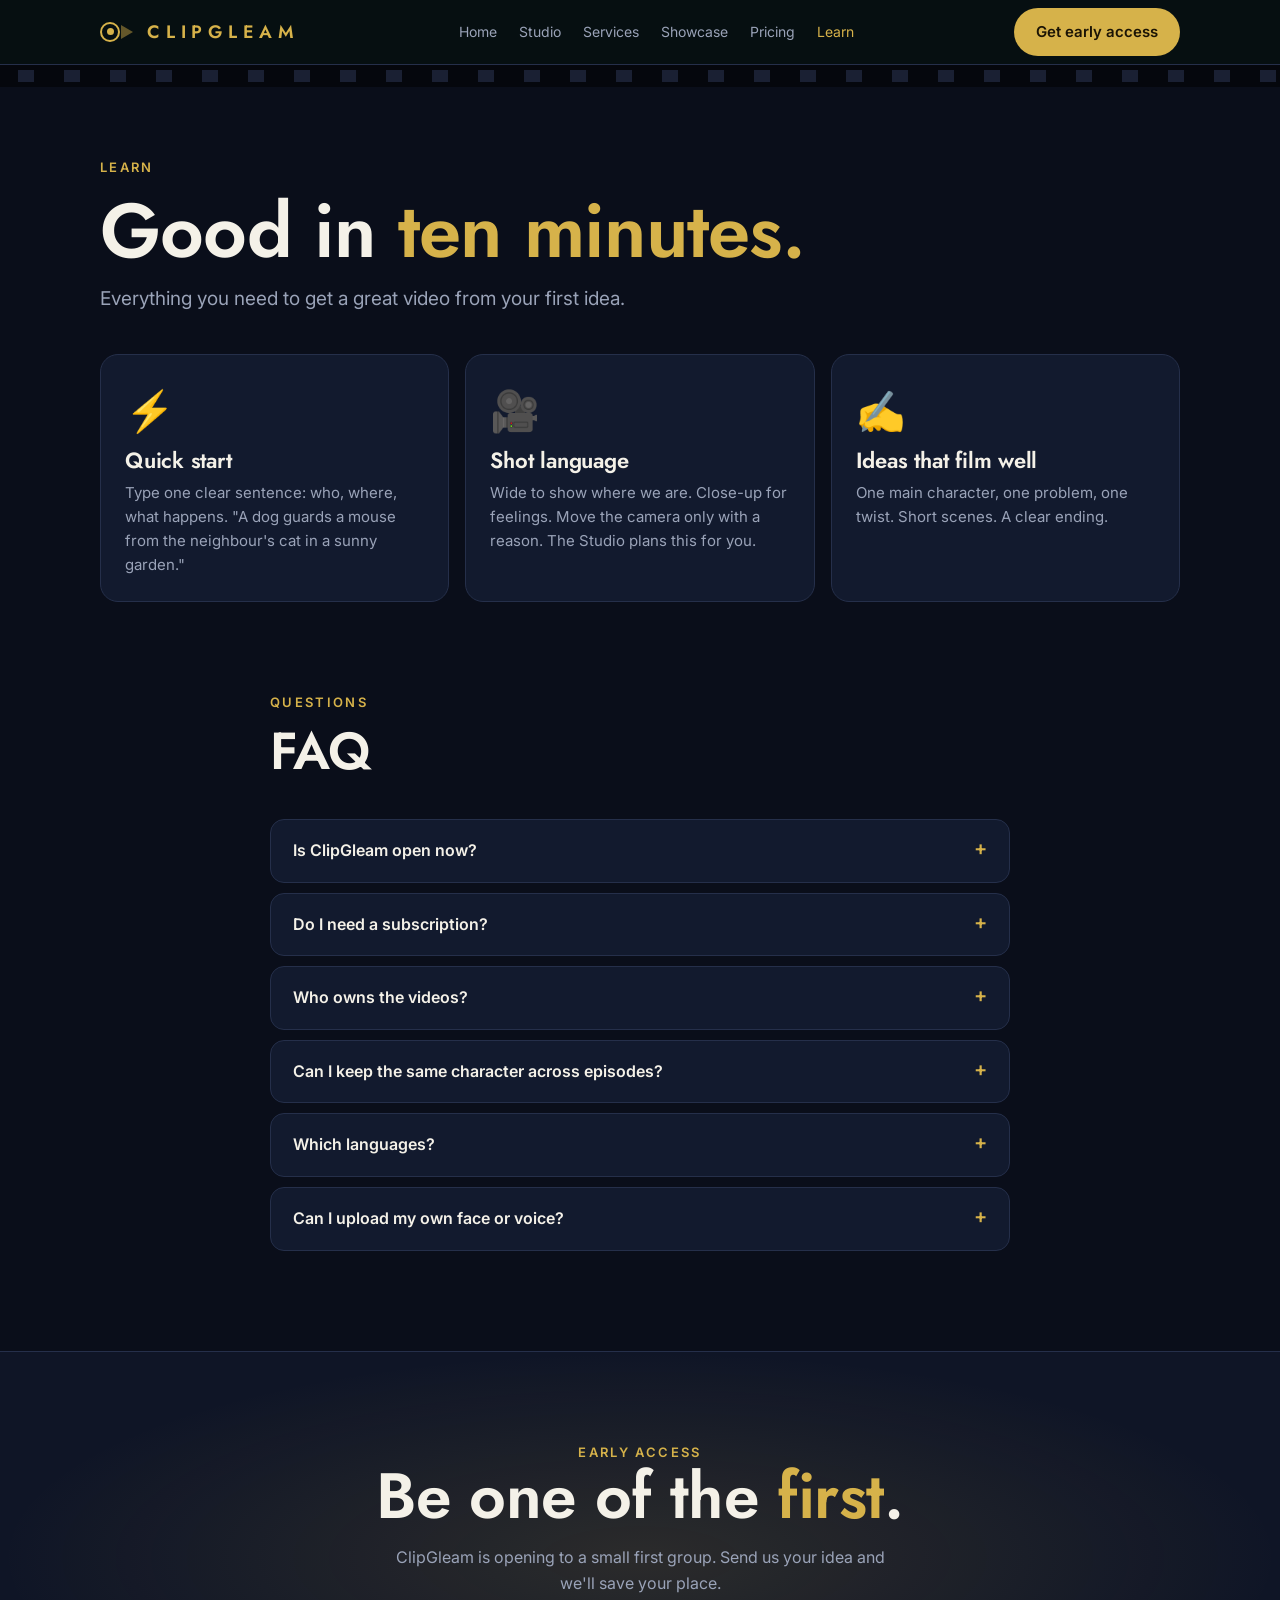
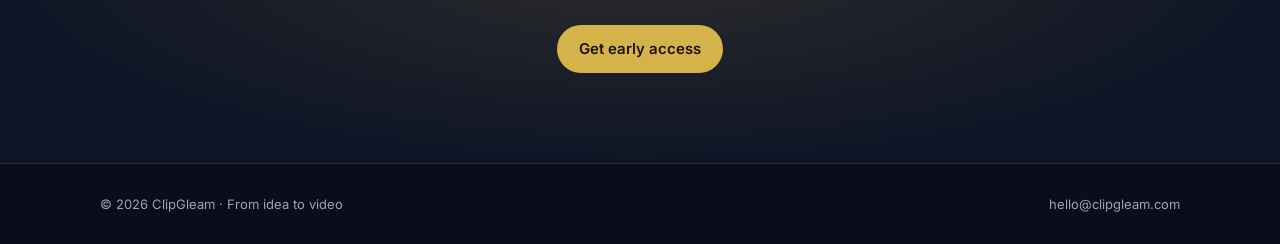
==== commit 2a3155bb: "Remove Max from ClipGleam (kept for Daniel Productions) Co-Authored-By: Claude Opus 5.5 <noreply@ant" ====
--- a/learn.html
+++ b/learn.html
@@ -16,8 +16,6 @@
   <a class="btn" href="index.html#early">Get early access</a>
 </div></nav>
 <div class="filmstrip"></div>
-<div id="max" class="max" aria-live="polite"><div class="mbub"><b>Max · your AI director guide</b><span id="msay"></span><div class="mctl"><button type="button" id="mvoice">🔊 Hear Max</button><button type="button" id="mhide">Hide</button></div></div><img class="mfig" src="img/max3.webp" alt="Max, the ClipGleam AI director guide" width="538" height="900"></div>
-<button type="button" class="mmini" id="mmini" aria-label="Show Max" hidden></button>
 
 <header class="page-hero"><div class="wrap">
   <div class="eyebrow">Learn</div>
@@ -47,35 +45,6 @@
 const io=new IntersectionObserver(es=>es.forEach(e=>{if(e.isIntersecting){e.target.classList.add("in");io.unobserve(e.target)}}),{threshold:.12});
 document.querySelectorAll(".reveal").forEach(n=>io.observe(n));
 
-
-(()=>{const L=[["header.page-hero", "Class is in session! These tips get you a better video, first time. No homework."], ["body > section:nth-of-type(1)", "Short, clear ideas work best. Give me the mood, the place and the star. I'll handle the drama."], ["body > section:nth-of-type(2)", "And here are the answers to the common questions. Yes, even the strange ones."], ["#early", "Ready when you are. Lights... camera... you!"]],PG="learn",M=document.getElementById("max"),SAY=document.getElementById("msay"),VB=document.getElementById("mvoice"),MINI=document.getElementById("mmini");
-if(!L.length){M.hidden=true;return}
-const ls=k=>{try{return localStorage.getItem(k)}catch(e){return null}},ss=(k,v)=>{try{localStorage.setItem(k,v)}catch(e){}};
-let voice=ls("maxVoice")==="1",cur=-1,side="right",aud=new Audio(),t1;
-const small=()=>innerWidth<900;
-function x(sd){return sd==="left"?12:innerWidth-M.offsetWidth-12}
-function talk(k){SAY.textContent=L[k][1];M.classList.add("talk");if(voice){aud.src="voice/"+PG+"_"+k+".m4a";aud.play().catch(()=>{voice=false;VB.textContent="🔊 Hear Max"})}}
-aud.onended=()=>M.classList.remove("talk");
-function go(k){if(k===cur)return;cur=k;aud.pause();M.classList.remove("talk");clearTimeout(t1);
- if(small()){M.style.left="";talk(k);return}
- const ns=k%2?"left":"right";
- if(ns===side&&M.classList.contains("on")){talk(k);return}
- side=ns;M.classList.add("walk");M.classList.toggle("fr",ns==="right");SAY.textContent="";
- M.style.left=x(ns)+"px";t1=setTimeout(()=>{M.classList.remove("walk");M.classList.toggle("fr",side==="left");talk(k)},1700);}
-VB.onclick=()=>{voice=!voice;ss("maxVoice",voice?"1":"0");VB.textContent=voice?"🔇 Mute":"🔊 Hear Max";if(voice&&cur>=0)talk(cur);else{aud.pause();M.classList.remove("talk")}};
-VB.textContent=voice?"🔇 Mute":"🔊 Hear Max";
-function toCircle(){const a=M.getBoundingClientRect(),b=MINI.getBoundingClientRect();return [b.left+b.width/2-(a.left+a.width/2),b.top+b.height/2-(a.top+a.height/2)]}
-document.getElementById("mhide").onclick=()=>{aud.pause();M.classList.remove("talk");MINI.hidden=false;const [dx,dy]=toCircle();M.style.setProperty("--gx",dx+"px");M.style.setProperty("--gy",dy+"px");M.classList.add("genie");ss("maxHidden","1");setTimeout(()=>{M.hidden=true},650)};
-MINI.onclick=()=>{M.hidden=false;M.style.left=small()?"":x(side)+"px";const [dx,dy]=toCircle();M.style.setProperty("--gx",dx+"px");M.style.setProperty("--gy",dy+"px");MINI.hidden=true;ss("maxHidden","0");requestAnimationFrame(()=>requestAnimationFrame(()=>{M.classList.remove("genie");if(cur>=0)setTimeout(()=>talk(cur),650)}))};
-if(ls("maxHidden")==="1"){M.hidden=true;M.classList.add("genie");MINI.hidden=false}
-M.style.left=(small()?"":x("right")+"px");
-requestAnimationFrame(()=>{M.classList.add("on");});
-const els=L.map(l=>document.querySelector(l[0]));
-const mo=new IntersectionObserver(es=>es.forEach(e=>{if(e.isIntersecting){const k=els.indexOf(e.target);if(k>=0)go(k)}}),{rootMargin:"-40% 0px -40% 0px"});
-els.forEach(n=>n&&mo.observe(n));
-setTimeout(()=>{if(cur<0)go(0)},500);
-addEventListener("resize",()=>{if(!small())M.style.left=x(side)+"px"});
-})();
 </script>
 </body>
 </html>
